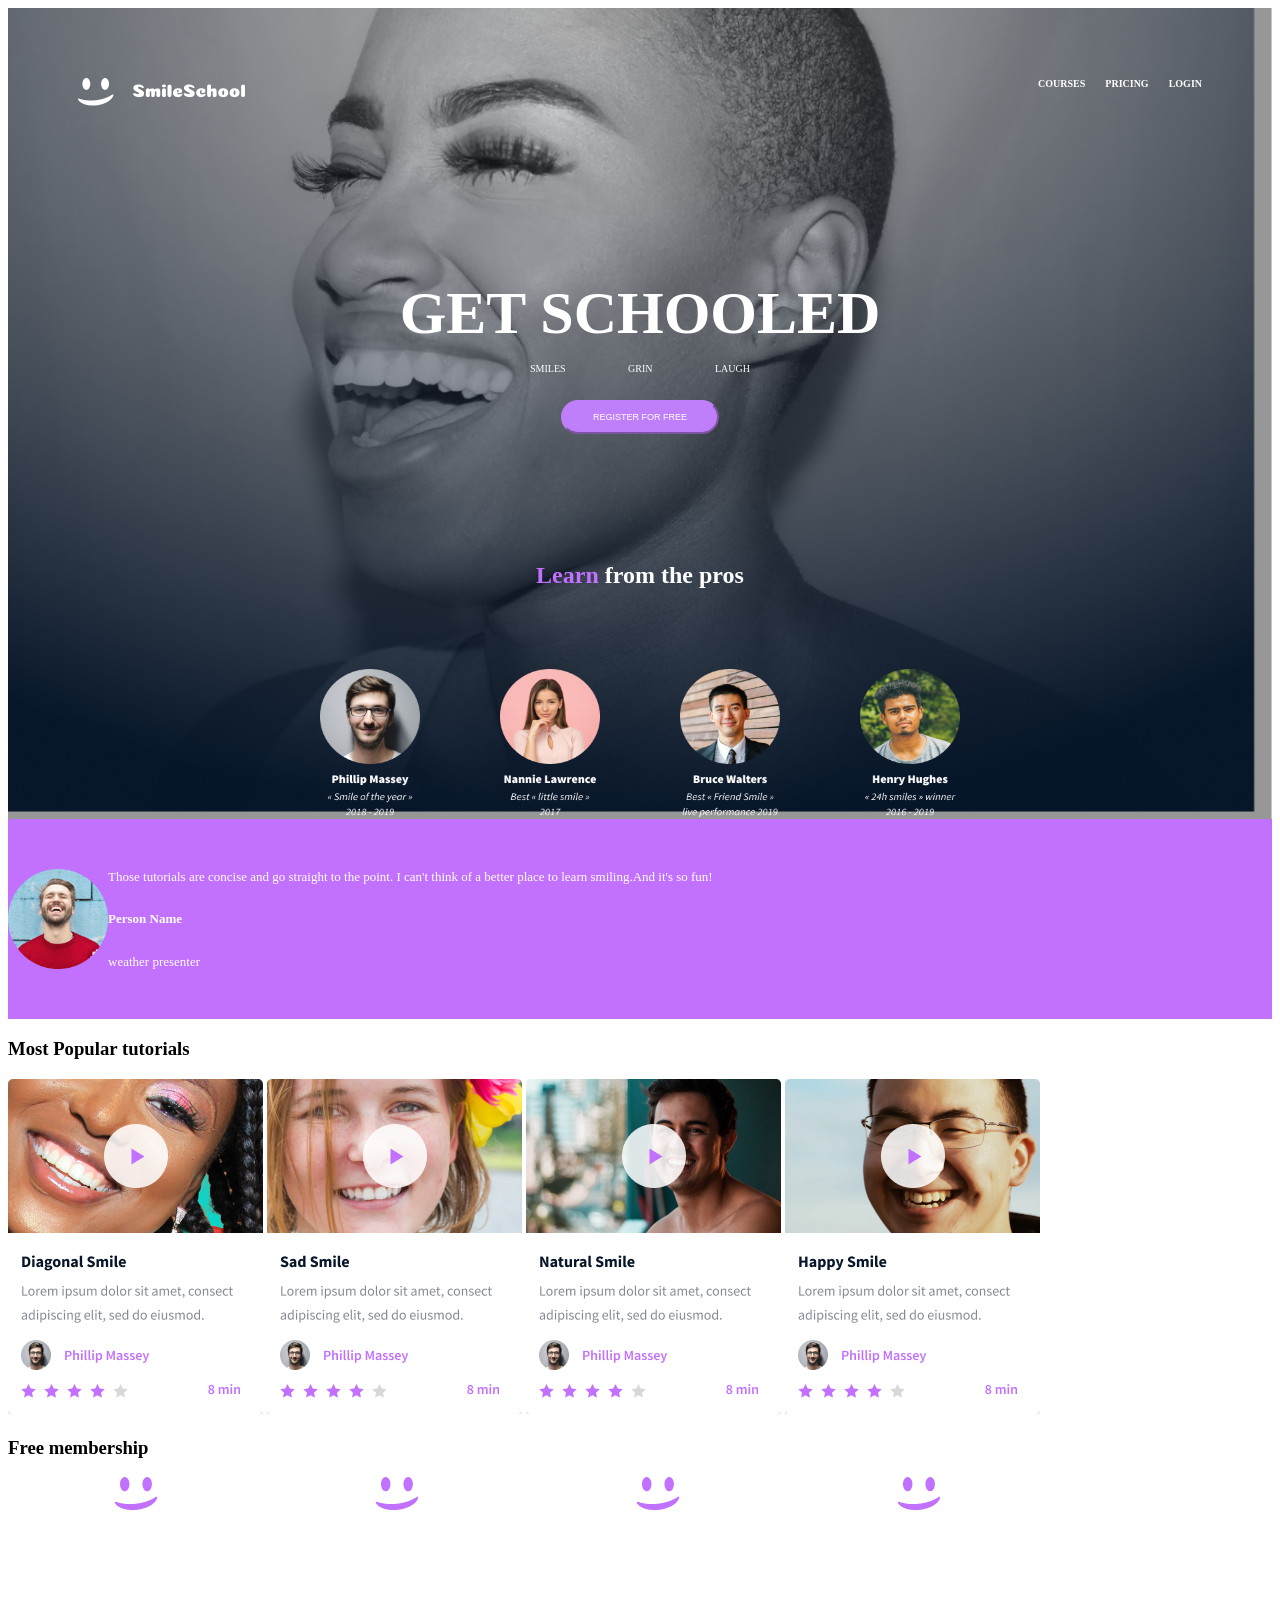
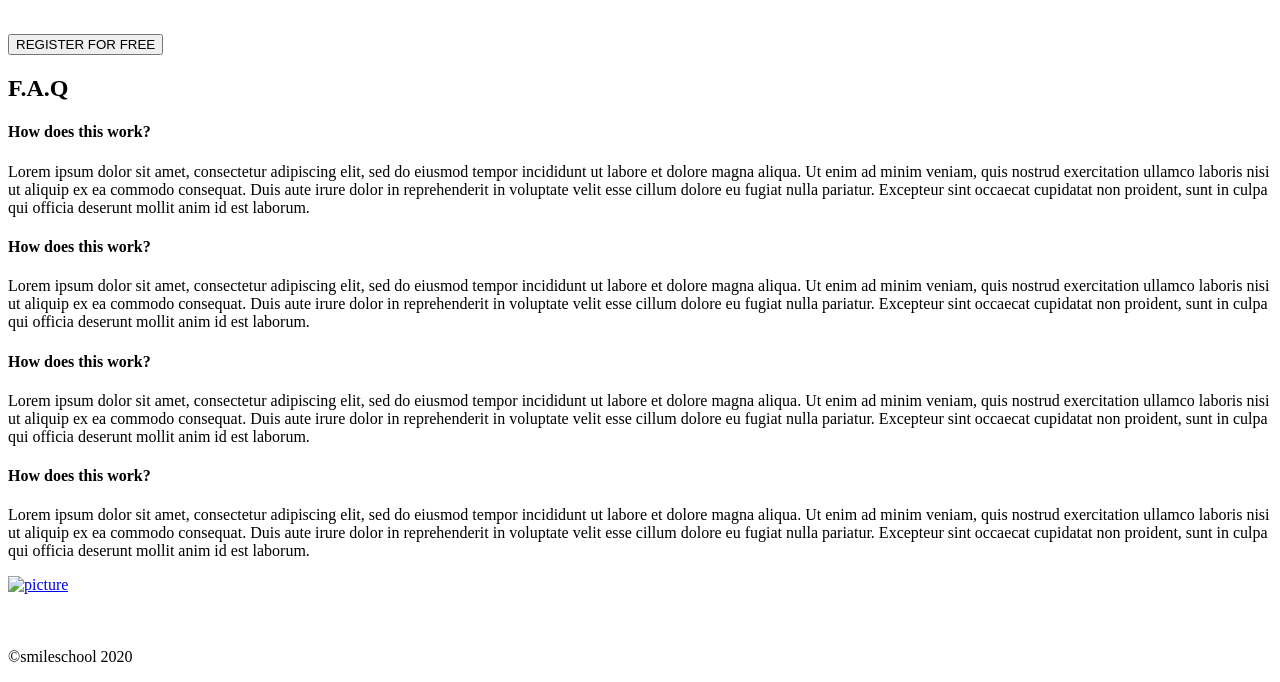
==== css_advanced/index.html @ 6a8dd33d "Co-authored-by: Divine Ebube Ifechukwude <difebi14@gmail.com>" ====
<!DOCTYPE html>
<html lang="en">
<head>
  <meta charset="UTF-8">
  <meta name="viewport" content="width=device-width, initial-scale=1.0">
  <title>webpage</title>
  <link rel="stylesheet" href="styles.css">

</head>
<body>
  <header class="header">
   
    <div class="top">
      
     <div>
        <a href="#"><img src="/html_advanced/logo.png"></a>
     </div>
     <div class="menu">
      
        <a href="COURSES">COURSES</a>
        <a href="PRICING">PRICING</a>
        <a href="LOGIN">LOGIN</a>
      
     </div>
    </div>
  
  <main class="content">
<section>
  <div class="far">
    <h1>GET SCHOOLED</h1>
    <p class="par1">SMILES  GRIN LAUGH</p>
    <p>
      <button class="par2">REGISTER FOR FREE</button>
    </p>
  </div>
 
    <div class="disp">
    <h2 class="learn"> <span class="learn1">Learn</span> from the pros</h2>
    <div class="images">
          <img  src ="/html_advanced/pro_1.png" width="100" height="150">
          <img src="/html_advanced/pro_2.png" width="100" height="150">
          <img src="/html_advanced/pro_3.png" width="100" height="150">
          <img src="/html_advanced/pro_4.png" width="100" height="150">
    </div> 
    </div>
</section>
</header>
<section >
  <div class="under">
      <img src="/html_advanced/avatar (2).png" width="100" height="100">
      <div class="under1">
      <p style="font-size:small; color: white;">Those tutorials are concise and go straight to the point. I can't think of a better place to learn smiling.And it's so fun!</p>
     
      <h3 style="color: white; font-size: small;">Person Name</h3>
      <p style="color: white; font-size: small;">weather presenter</p>
    </div>
  </div>
</section>
<section>
  <div>
    <h3>Most Popular tutorials</h3>
    <div>
      <img src="/html_advanced/tuto_1.png">
      <img src="/html_advanced/tuto_2.png">
      <img src="/html_advanced/tuto_3.png">
      <img src="/html_advanced/tuto_4.png">
    </div>
  </div>
</section>
<section>
  <div>
    <h3>Free membership</h3>
    <div>
      <img src="/html_advanced/dot_1.png">
      <img src="/html_advanced/dot_2.png">
      <img src="/html_advanced/dot_3.png">
      <img src="/html_advanced/dot_4.png">
    </div>
    <button>REGISTER FOR FREE</button>
  </div>
</section>
<section>
  <div>
    <h2>F.A.Q</h2>
    <div>
      <h4>How does this work?</h4>
      <p>
        Lorem ipsum dolor sit amet, consectetur adipiscing elit, sed do eiusmod tempor incididunt ut labore et dolore magna aliqua. Ut enim ad minim veniam, quis nostrud exercitation ullamco laboris nisi ut aliquip ex ea commodo consequat. Duis aute irure dolor in reprehenderit in voluptate velit esse cillum dolore eu fugiat nulla pariatur. Excepteur sint occaecat cupidatat non proident, sunt in culpa qui officia deserunt mollit anim id est laborum.
      </p>
      <h4>How does this work?</h4>
      <p>
        Lorem ipsum dolor sit amet, consectetur adipiscing elit, sed do eiusmod tempor incididunt ut labore et dolore magna aliqua. Ut enim ad minim veniam, quis nostrud exercitation ullamco laboris nisi ut aliquip ex ea commodo consequat. Duis aute irure dolor in reprehenderit in voluptate velit esse cillum dolore eu fugiat nulla pariatur. Excepteur sint occaecat cupidatat non proident, sunt in culpa qui officia deserunt mollit anim id est laborum. 
      </p>
    </div>
    <div>
      <h4>How does this work?</h4>
      <p>
        Lorem ipsum dolor sit amet, consectetur adipiscing elit, sed do eiusmod tempor incididunt ut labore et dolore magna aliqua. Ut enim ad minim veniam, quis nostrud exercitation ullamco laboris nisi ut aliquip ex ea commodo consequat. Duis aute irure dolor in reprehenderit in voluptate velit esse cillum dolore eu fugiat nulla pariatur. Excepteur sint occaecat cupidatat non proident, sunt in culpa qui officia deserunt mollit anim id est laborum.
      </p>
      <h4>How does this work?</h4>
      <p>
        Lorem ipsum dolor sit amet, consectetur adipiscing elit, sed do eiusmod tempor incididunt ut labore et dolore magna aliqua. Ut enim ad minim veniam, quis nostrud exercitation ullamco laboris nisi ut aliquip ex ea commodo consequat. Duis aute irure dolor in reprehenderit in voluptate velit esse cillum dolore eu fugiat nulla pariatur. Excepteur sint occaecat cupidatat non proident, sunt in culpa qui officia deserunt mollit anim id est laborum.
      </p>
    </div>
  </div>
</section>

  </main>
  <footer>
    <div>
      <a href="#"><img src="logo.png" alt="picture"></a>
    <div>
      <img src="/html_advanced/Combined Shape.png">
      <img src="/html_advanced/Combined Shape (1).png">
      <img src="/html_advanced/Combined Shape (2).png">
    </div>
    <p>©smileschool 2020</p>
    </div>
  </footer>
</body>
</html>
---- css_advanced/styles.css ----
/*whole{
  background-image:url(background.png);
}*/
.header{
  display: flex;
  flex-direction: column;
  flex:auto;
  justify-content: space-between;
  background-image:url(background.png) ;
  background-size:cover;
  background-position: center;
  width:screen;
}
.top{
  display: flex;
  flex-direction: row;
  justify-content: space-between;
  padding: 20px;
  margin: 50px;
  font-size: 12px;
}

.menu{
  display: flex;
  gap: 20px;
font-size: smaller;
justify-content: end;
}
.menu a{
 color: white; 
 text-decoration: none;
 font-weight: bold;
}

.content{
  display: flex;
  flex-direction: column;
  gap: 40px;
  overflow-y: auto;
}
.far{
  display: flex;
  flex-direction: column;
  justify-content: center;
  overflow-y: auto;
  text-align: center;
  height: 40vh;
}
.far h1{
  color: white;
  font-size: 60px;
  margin: 5px;
}

.par1{
  color: white;
  word-spacing: 60px;
  font-size: x-small;
}
.par2{
 color: white;
  background-color: rgb(191, 127, 251);
  border-radius: 40px;
  font-size: xx-small;
  padding: 10px 30px;
  border-color: rgb(191, 127, 251);;

}
.learn{
  text-align: center;
  margin-bottom: 80px;
  color: white;
}
.learn1{
  color: #C271FF;
  font-weight:bold;
}

.images{
  display: flex;
  gap: 80px;
  margin: 0.5px;
  text-align: center;
  justify-content: center;
}
.disp{
  justify-content: center;
}
.under{
  background-color: #C271FF;
display: flex;
align-items: center;
width: 100%;
height: 200px;

}
.under1{
display: flex;
flex-direction: column;
gap: 0.1px;
text-align: justify;

}
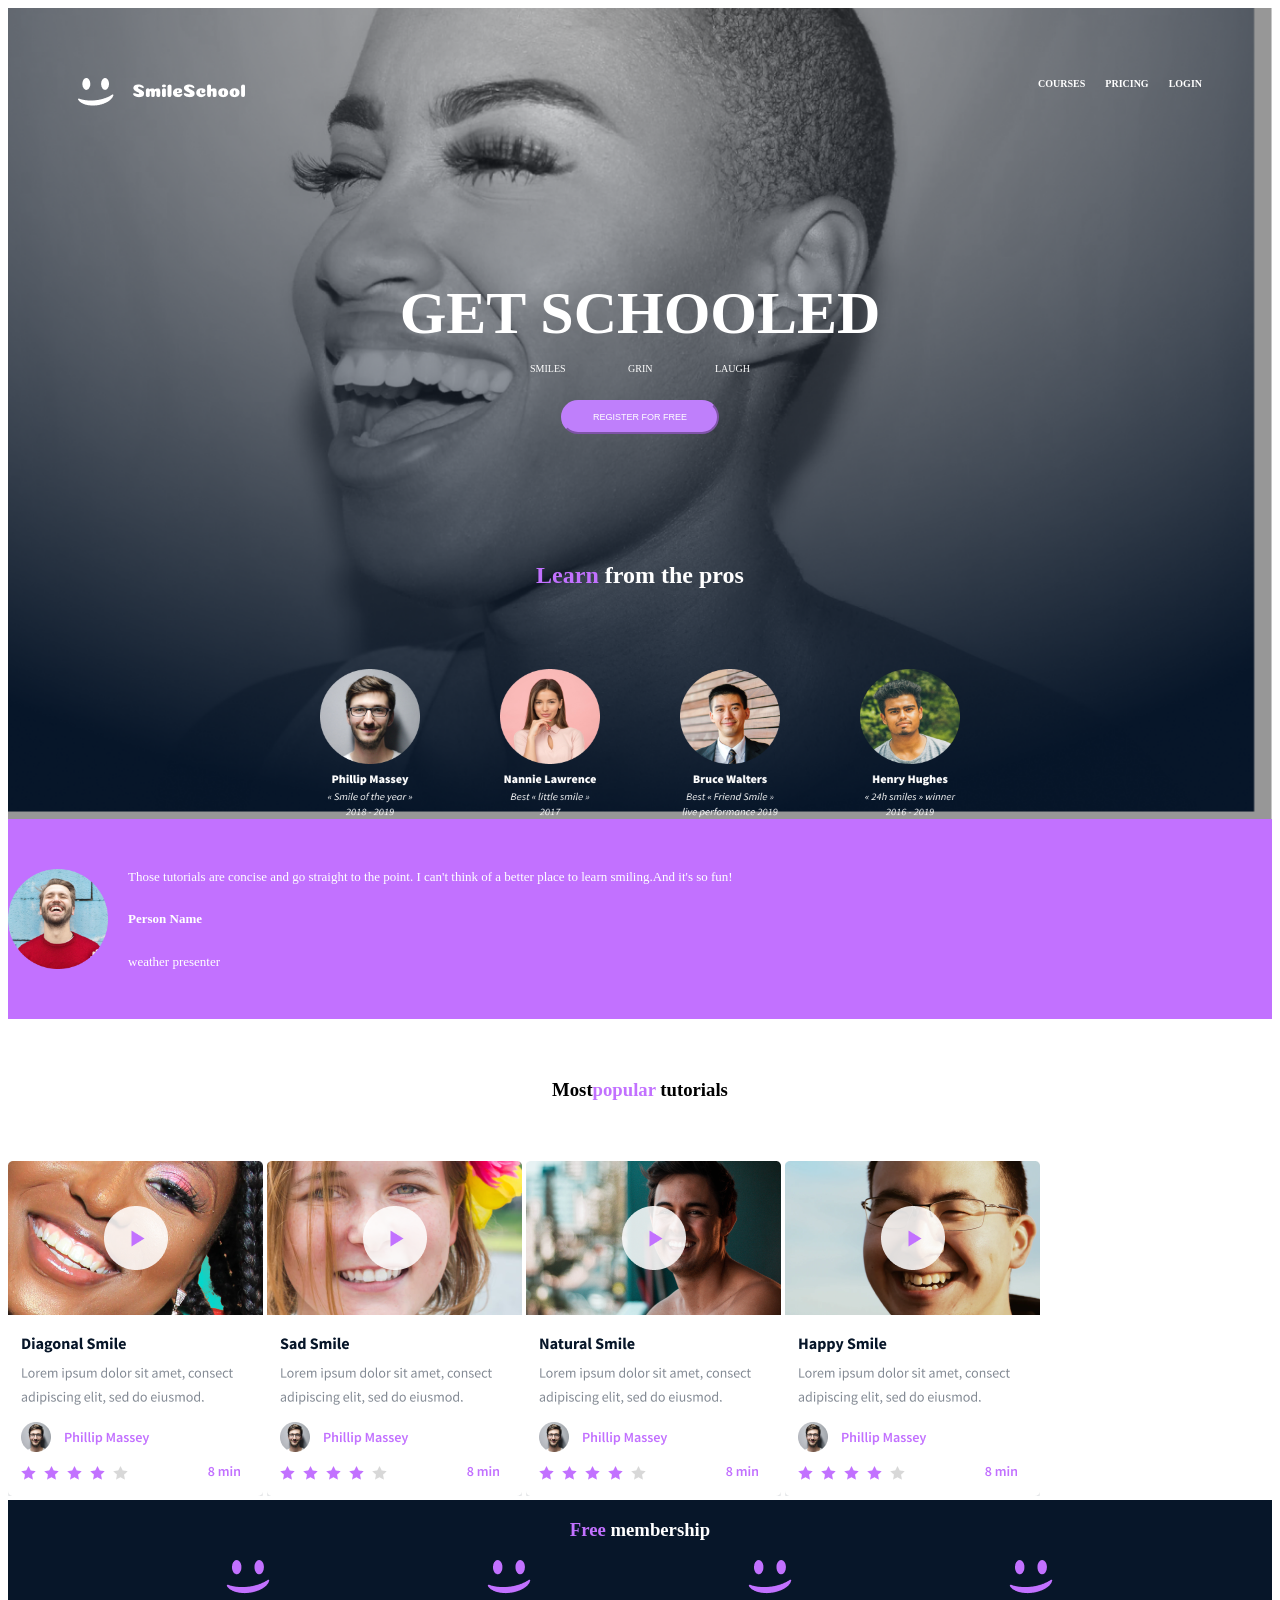
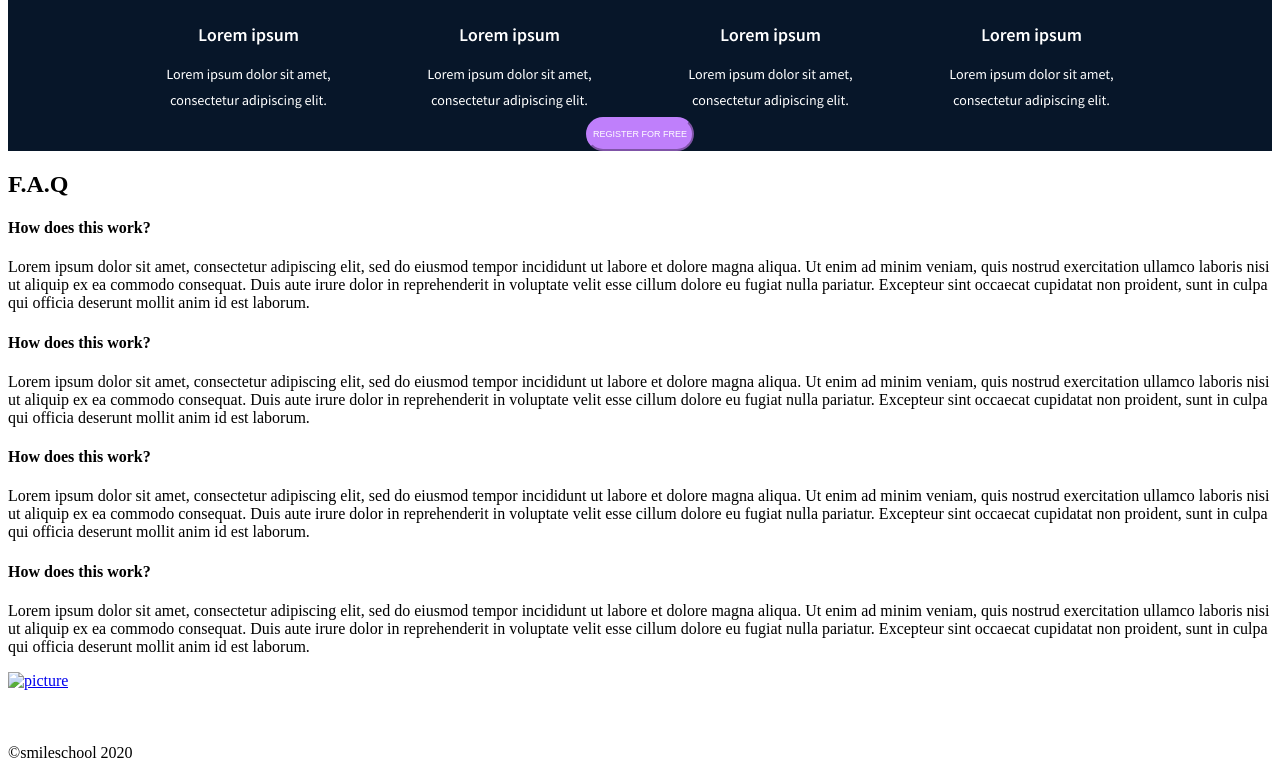
==== commit ce01a3ae: "last" ====
--- a/css_advanced/index.html
+++ b/css_advanced/index.html
@@ -57,26 +57,27 @@
   </div>
 </section>
 <section>
-  <div>
-    <h3>Most Popular tutorials</h3>
-    <div>
+  <div class="popu">
+    <h3>Most<span style="color:#C271FF ;">popular</span> tutorials</h3>
+    </div>
+    <div class="pics">
       <img src="/html_advanced/tuto_1.png">
       <img src="/html_advanced/tuto_2.png">
       <img src="/html_advanced/tuto_3.png">
       <img src="/html_advanced/tuto_4.png">
     </div>
-  </div>
 </section>
 <section>
-  <div>
-    <h3>Free membership</h3>
+  <div class="Free">
+    <h3 style="color: white;"> <span style="color: #C271FF;">Free</span> membership</h3>
     <div>
       <img src="/html_advanced/dot_1.png">
       <img src="/html_advanced/dot_2.png">
       <img src="/html_advanced/dot_3.png">
       <img src="/html_advanced/dot_4.png">
     </div>
-    <button>REGISTER FOR FREE</button>
+ 
+    <button class="button">REGISTER FOR FREE</button>
   </div>
 </section>
 <section>
--- a/css_advanced/styles.css
+++ b/css_advanced/styles.css
@@ -92,12 +92,36 @@
 align-items: center;
 width: 100%;
 height: 200px;
-
+gap: 20px;
 }
 .under1{
 display: flex;
 flex-direction: column;
 gap: 0.1px;
 text-align: justify;
+}
 
+.popu{
+text-align: center;
+margin: 60px;
 }
+
+.Free{
+  display: flex;
+  flex-direction: column;
+  text-align: center;
+  background-color: #071629;
+  width: ;
+}
+.button{
+  color: white;
+  background-color: rgb(191, 127, 251);
+  border-radius: 40px;
+  font-size: xx-small;
+  padding: 10px 5px;
+  border-color: rgb(191, 127, 251);
+  margin-right: auto;
+  margin-left: auto;
+
+
+}
